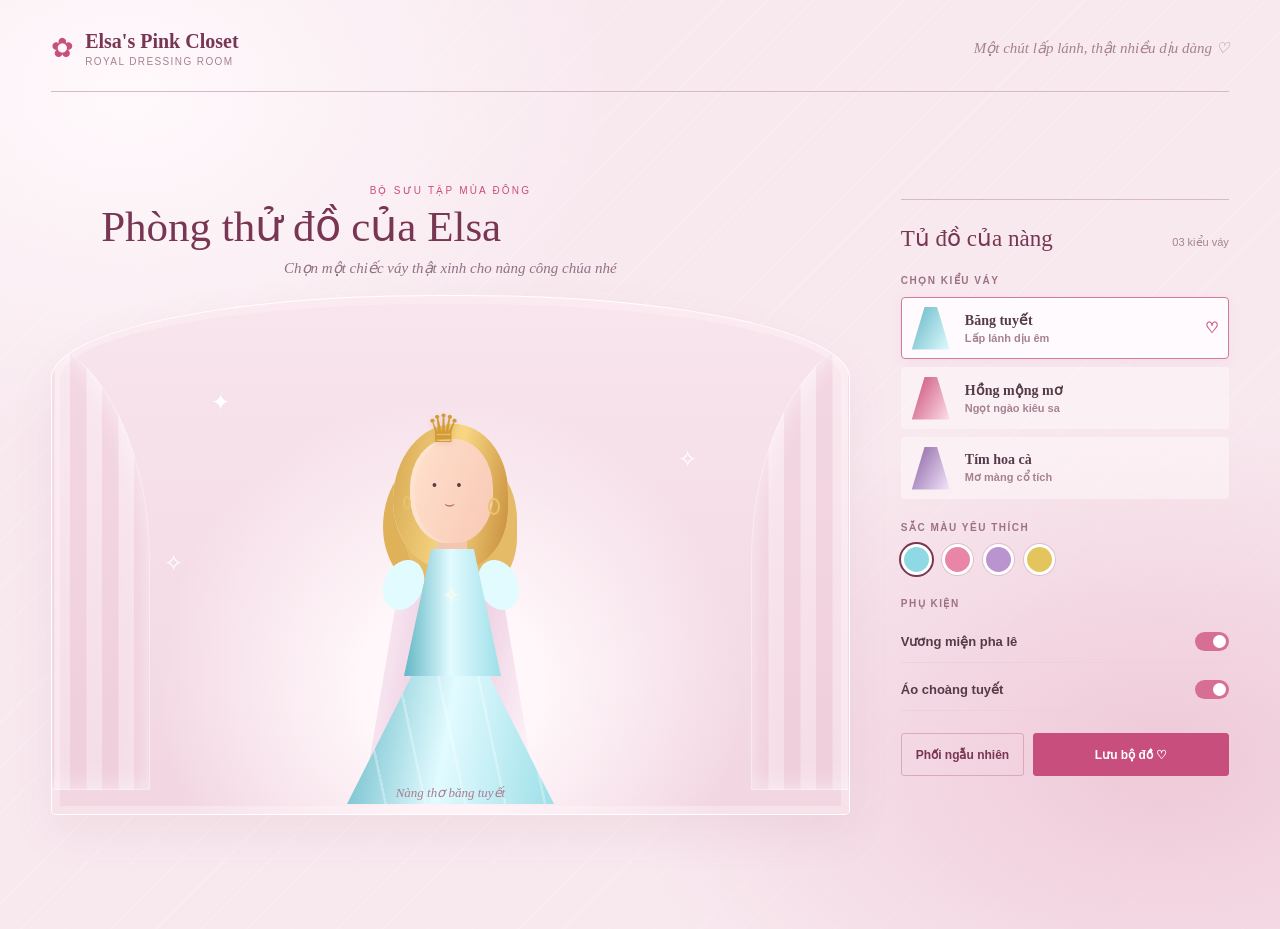
==== index.html @ 9dff0b47 "HW4 completed" ====
<!DOCTYPE html>
<html lang="vi">
<head>
	<meta charset="UTF-8">
	<meta name="viewport" content="width=device-width, initial-scale=1.0">
	<meta name="theme-color" content="#f7dce8">
		<title>Elsa's Pink Closet | Phòng thử đồ công chúa</title>
	<style>
		:root {
			color-scheme: light;
			--rose: #d85483;
			--deep-rose: #a93161;
			--ink: #653c50;
			--paper: #fff8fb;
		}

		* { box-sizing: border-box; }

		body {
			min-height: 100vh;
			margin: 0;
			overflow: hidden;
			color: var(--ink);
			font-family: "Palatino Linotype", "Book Antiqua", Georgia, serif;
			background:
				radial-gradient(ellipse at 12% 18%, #fff9fc 0 3%, transparent 24%),
				radial-gradient(ellipse at 87% 78%, #f4bfd4 0 2%, transparent 27%),
				repeating-linear-gradient(135deg, transparent 0 24px, #fff5f929 25px 26px),
				linear-gradient(145deg, #fceaf1, #f5d3e2 55%, #fbeaf2);
			transition: background 1s ease, color 1s ease;
		}

		body::before, body::after {
			position: fixed;
			z-index: 0;
			color: #bd6488;
			font-family: Georgia, serif;
			pointer-events: none;
			opacity: .5;
		}

		body::before {
			content: "❀  ✿   ❁";
			top: 5vh;
			left: 4vw;
			font-size: clamp(1.5rem, 4vw, 3.5rem);
			transform: rotate(-15deg);
		}

		body::after {
			content: "✿   ❀  ❁";
			right: 4vw;
			bottom: 5vh;
			font-size: clamp(1.5rem, 4vw, 3.5rem);
			transform: rotate(14deg);
		}

		.question-screen, .galaxy-screen {
			position: relative;
			z-index: 1;
			display: grid;
			min-height: 100svh;
			place-items: center;
			padding: 28px;
		}

		.question-card {
			position: relative;
			width: min(100%, 620px);
			padding: clamp(34px, 7vw, 66px) clamp(22px, 7vw, 66px) 48px;
			text-align: center;
			background: #fff9fcdf;
			border: 1px solid #fff;
			border-radius: 46% 46% 22px 22px / 18% 18% 22px 22px;
			box-shadow: 0 22px 65px #a54a7020, inset 0 0 0 8px #f8dce8a8;
			animation: arrive .8s both cubic-bezier(.2,.8,.2,1);
		}

		.question-card::before {
			content: "✿";
			display: block;
			margin-bottom: 13px;
			color: var(--rose);
			font-size: 35px;
		}

		.eyebrow {
			margin: 0 0 15px;
			color: #b96383;
			font-family: "Trebuchet MS", sans-serif;
			font-size: .72rem;
			letter-spacing: .18em;
			text-transform: uppercase;
		}

		h1 {
			max-width: 500px;
			margin: 0 auto 32px;
			color: #773f5b;
			font-size: clamp(1.8rem, 5vw, 3rem);
			font-weight: 500;
			line-height: 1.25;
		}

		.answers {
			display: flex;
			justify-content: center;
			gap: 16px;
			min-height: 58px;
		}

		button {
			min-width: 132px;
			padding: 14px 25px;
			border: 0;
			border-radius: 999px;
			font: 600 1rem "Trebuchet MS", sans-serif;
			cursor: pointer;
			transition: transform .2s ease, box-shadow .2s ease, background .2s ease;
		}

		#yes-button {
			color: white;
			background: linear-gradient(135deg, #e47da2, #ca4f7c);
			box-shadow: 0 8px 18px #c14e792e;
		}

		#yes-button:hover { transform: translateY(-3px); box-shadow: 0 12px 24px #c14e7940; }

		#no-button {
			position: relative;
			color: #a64d70;
			background: #f7e1eb;
			border: 1px solid #efc8d8;
			touch-action: none;
		}

		.tiny-note {
			margin: 24px 0 0;
			color: #a97a8d;
			font-size: .94rem;
			font-style: italic;
		}

		.galaxy-screen {
			position: fixed;
			inset: 0;
			display: none;
			overflow: hidden;
			padding: 0;
			color: #fff2f8;
			background:
				radial-gradient(ellipse at 50% 52%, #381943 0, #17132e 42%, #090d20 100%);
		}

		.galaxy-screen::before, .galaxy-screen::after {
			position: absolute;
			content: "";
			width: 70vmax;
			height: 70vmax;
			border: 1px solid #cf80e522;
			border-radius: 50%;
			box-shadow: 0 0 90px #b64da31a, inset 0 0 90px #b64da314;
			animation: orbit 35s linear infinite;
		}

		.galaxy-screen::after {
			width: 90vmax;
			height: 90vmax;
			border-color: #80c9f01b;
			animation-direction: reverse;
			animation-duration: 48s;
		}

		#star-canvas { position: absolute; inset: 0; width: 100%; height: 100%; }

		.wish {
			position: relative;
			z-index: 1;
			width: min(90vw, 700px);
			margin: min(58vh, 520px) 20px 0;
			text-align: center;
			color: #fff4fa;
			font-size: clamp(1.35rem, 4vw, 2.15rem);
			line-height: 1.4;
			text-shadow: 0 2px 22px #f3a0d5a8;
			animation: arrive 1.3s .4s both;
		}

		body.celebrating { color: white; background: #090d20; }
		body.celebrating::before, body.celebrating::after { opacity: 0; }
		body.celebrating .galaxy-screen { display: grid; }
		body.celebrating .question-screen { display: none; }

		@keyframes arrive {
			from { opacity: 0; transform: translateY(16px) scale(.98); }
			to { opacity: 1; transform: translateY(0) scale(1); }
		}

		@keyframes orbit { to { transform: rotate(360deg); } }

		@media (max-width: 480px) {
			.question-card { border-radius: 43% 43% 20px 20px / 11% 11% 20px 20px; }
			.answers { gap: 10px; }
			button { min-width: 118px; padding-inline: 18px; }
			.wish { margin-top: 57vh; }
		}

		@media (prefers-reduced-motion: reduce) {
			*, *::before, *::after { animation-duration: .01ms !important; animation-iteration-count: 1 !important; }
		}

		:root {
			--rose: #c84e7d;
			--berry: #783653;
			--ink: #553b49;
			--muted: #a68191;
			--pink: #f6dbe6;
			--petal: #fff8fb;
		}

		body {
			min-width: 320px;
			min-height: 100vh;
			min-height: 100svh;
			overflow: auto;
			color: var(--ink);
			font-family: "Trebuchet MS", sans-serif;
			background-color: #f8e9ef;
			background-image: radial-gradient(ellipse at 10% 10%, #fff9fc 0, transparent 30%), radial-gradient(ellipse at 91% 82%, #efc9d8 0, transparent 33%), repeating-linear-gradient(135deg, transparent 0 30px, #ffffff28 31px 32px);
		}

		body::before, body::after { content: none; }
		button { min-width: 0; padding: 0; border-radius: 0; font-family: inherit; }

		.app-shell {
			width: min(1440px, 100%);
			min-height: 100svh;
			margin: 0 auto;
			padding: 24px clamp(18px, 4vw, 58px) 28px;
		}

		.topbar {
			display: flex;
			align-items: center;
			justify-content: space-between;
			gap: 18px;
			padding-bottom: 19px;
			border-bottom: 1px solid #d9b8c6;
		}

		.brand { display: flex; align-items: center; gap: 11px; }
		.brand-mark { color: var(--rose); font-size: 27px; line-height: 1; }
		.brand-name { color: var(--berry); font: 600 20px "Palatino Linotype", "Book Antiqua", Georgia, serif; }
		.brand-note { margin-top: 3px; color: var(--muted); font-size: 10px; letter-spacing: .14em; text-transform: uppercase; }
		.topbar-note { color: var(--muted); font: italic 15px "Palatino Linotype", Georgia, serif; }

		.workspace {
			display: grid;
			grid-template-columns: minmax(0, 1fr) 304px;
			gap: clamp(22px, 4vw, 58px);
			align-items: center;
			min-height: calc(100svh - 91px);
			padding: 25px 0 18px;
		}

		.dressing-room { min-width: 0; text-align: center; }
		.eyebrow { margin: 0 0 7px; color: var(--rose); font-size: 10px; letter-spacing: .22em; text-transform: uppercase; }
		h1 { margin: 0; color: var(--berry); font: 500 clamp(28px, 4vw, 43px)/1.1 "Palatino Linotype", "Book Antiqua", Georgia, serif; }
		.subtitle { margin: 9px 0 18px; color: #927183; font: italic 15px "Palatino Linotype", Georgia, serif; }

		.stage {
			position: relative;
			display: grid;
			min-height: min(60vh, 520px);
			min-height: min(60svh, 520px);
			place-items: end center;
			overflow: hidden;
			isolation: isolate;
			background: radial-gradient(ellipse at 50% 75%, #fff7fa 0 16%, transparent 52%), linear-gradient(180deg, #f8e5ed 0%, #f2d6e2 100%);
			border: 1px solid #fff;
			border-radius: 48% 48% 5px 5px / 16% 16% 5px 5px;
			box-shadow: 0 18px 45px #9f4c6b15, inset 0 0 0 8px #fff4f862;
		}

		.stage::before, .stage::after {
			position: absolute;
			z-index: -1;
			content: "";
			width: 34%;
			height: 88%;
			top: 7%;
			border: 1px solid #fff8;
			border-radius: 50% 50% 0 0;
			background: repeating-linear-gradient(90deg, #e9b9cc48 0 16px, #fff7fa38 17px 32px);
			box-shadow: 0 0 24px #fff9 inset;
		}
		.stage::before { left: -22%; }
		.stage::after { right: -22%; }
		.stage-sparkle { position: absolute; color: #fff; font-size: 23px; animation: twinkle 2.3s ease-in-out infinite alternate; }
		.sparkle-a { top: 18%; left: 20%; }
		.sparkle-b { top: 29%; right: 19%; animation-delay: .8s; }
		.sparkle-c { top: 49%; left: 14%; animation-delay: 1.3s; }

		.model {
			--dress: #9edfe8;
			--dress-light: #e2fbff;
			--dress-deep: #62b7c5;
			position: relative;
			width: 250px;
			height: 405px;
			margin-bottom: 4px;
			transform-origin: center bottom;
			animation: arrive .8s both;
		}
		.hair {
			position: absolute;
			z-index: 2;
			top: 19px;
			left: 68px;
			width: 115px;
			height: 145px;
			border-radius: 54% 48% 42% 48%;
			background: linear-gradient(100deg, #d6a752, #f8d783 52%, #c68c39);
			box-shadow: 10px 28px 0 -1px #e5bb68, -12px 26px 0 -2px #dfb25a;
		}
		.face {
			position: absolute;
			z-index: 3;
			top: 34px;
			left: 85px;
			width: 83px;
			height: 104px;
			border-radius: 47% 47% 45% 45%;
			background: linear-gradient(110deg, #ffe1cd, #f8c9b5);
			box-shadow: inset 5px 0 #fff4e640;
		}
		.face::before {
			position: absolute;
			content: "•  •";
			top: 39px;
			left: 22px;
			color: #593e49;
			font: 700 14px Georgia, serif;
			letter-spacing: 8px;
		}
		.face::after {
			position: absolute;
			content: "⌣";
			top: 55px;
			left: 34px;
			color: #bd6c7d;
			font: 17px Georgia, serif;
		}
		.crown {
			position: absolute;
			z-index: 5;
			top: 4px;
			left: 101px;
			color: #d39b36;
			font-size: 39px;
			line-height: 1;
			filter: drop-shadow(0 2px 2px #a9772838);
			transition: opacity .25s, transform .25s;
		}
		.neck { position: absolute; z-index: 2; top: 127px; left: 112px; width: 30px; height: 37px; background: #f4c6b0; }
		.bodice {
			position: absolute;
			z-index: 4;
			top: 144px;
			left: 79px;
			width: 97px;
			height: 127px;
			clip-path: polygon(28% 0, 72% 0, 100% 100%, 0 100%);
			background: linear-gradient(90deg, var(--dress-deep), var(--dress-light) 48%, var(--dress));
			transition: background .35s;
		}
		.bodice::after { position: absolute; content: "✧"; top: 34px; left: 39px; color: #fffde6; font-size: 20px; text-shadow: 0 0 9px #fff; }
		.sleeve { position: absolute; z-index: 3; top: 154px; width: 39px; height: 52px; border-radius: 50%; background: var(--dress-light); }
		.sleeve-left { left: 59px; transform: rotate(25deg); }
		.sleeve-right { right: 57px; transform: rotate(-25deg); }
		.skirt {
			position: absolute;
			z-index: 3;
			top: 239px;
			left: 22px;
			width: 207px;
			height: 160px;
			clip-path: polygon(39% 0, 61% 0, 100% 100%, 0 100%);
			background: repeating-linear-gradient(78deg, transparent 0 36px, #ffffff50 37px 39px), linear-gradient(100deg, var(--dress-deep), var(--dress-light) 49%, var(--dress));
			filter: drop-shadow(0 8px 4px #81475c2b);
			transition: background .35s;
		}
		.cape {
			position: absolute;
			z-index: 1;
			top: 153px;
			left: 39px;
			width: 172px;
			height: 235px;
			clip-path: polygon(23% 0, 77% 0, 100% 100%, 0 100%);
			background: linear-gradient(100deg, #fff9fcaa, #e2b0cfb8 48%, #fff9fca8);
			transform-origin: 50% 0;
			transition: opacity .25s, transform .25s;
		}
		.earring { position: absolute; z-index: 5; top: 91px; left: 78px; width: 8px; height: 13px; border: 2px solid #e9c46b; border-radius: 50%; }
		.earring::after { position: absolute; top: 0; left: 83px; width: 8px; height: 13px; border: 2px solid #e9c46b; border-radius: 50%; content: ""; }
		.model[data-dress="rose"] { --dress: #ec8faf; --dress-light: #ffe0e9; --dress-deep: #c94d79; }
		.model[data-dress="lilac"] { --dress: #c5a0d7; --dress-light: #f4e6fb; --dress-deep: #8a62a3; }
		.model[data-dress="gold"] { --dress: #e8c96c; --dress-light: #fff2c2; --dress-deep: #bd9440; }
		.model.no-cape .cape { opacity: 0; transform: scaleY(.7); }
		.model.no-crown .crown { opacity: 0; transform: translateY(-10px); }
		.stage-caption { position: absolute; right: 0; bottom: 13px; left: 0; color: #a87d90; font: italic 13px "Palatino Linotype", Georgia, serif; }

		.dress-panel { padding: 25px 0; border-top: 1px solid #d9b8c6; text-align: left; }
		.panel-topline { display: flex; justify-content: space-between; align-items: baseline; gap: 10px; }
		h2 { margin: 0; color: var(--berry); font: 500 23px "Palatino Linotype", Georgia, serif; }
		.look-count { color: var(--muted); font-size: 11px; }
		.panel-label { margin: 23px 0 11px; color: #9c7185; font-size: 10px; font-weight: 700; letter-spacing: .15em; text-transform: uppercase; }
		.dress-options { display: grid; gap: 8px; }
		.dress-option {
			display: grid;
			grid-template-columns: 42px 1fr auto;
			align-items: center;
			gap: 11px;
			width: 100%;
			min-height: 62px;
			padding: 8px 10px;
			color: var(--ink);
			text-align: left;
			background: #fff9fc86;
			border: 1px solid transparent;
			border-radius: 4px;
			cursor: pointer;
			transition: border-color .2s, background .2s, transform .2s;
		}
		.dress-option:hover { transform: translateX(3px); background: #fffafd; }
		.dress-option[aria-pressed="true"] { background: #fffafd; border-color: #d17a9a; box-shadow: 0 4px 14px #a94f7012; }
		.dress-swatch { width: 38px; height: 43px; clip-path: polygon(34% 0, 66% 0, 76% 29%, 100% 100%, 0 100%, 24% 29%); background: var(--swatch); }
		.dress-title { display: block; font: 600 14px "Palatino Linotype", Georgia, serif; }
		.dress-description { display: block; margin-top: 3px; color: var(--muted); font-size: 11px; }
		.option-check { color: var(--rose); font-size: 15px; opacity: 0; }
		.dress-option[aria-pressed="true"] .option-check { opacity: 1; }
		.color-row { display: flex; align-items: center; gap: 10px; }
		.color-chip { width: 31px; height: 31px; padding: 0; background: var(--chip); border: 3px solid #fff; border-radius: 50%; box-shadow: 0 0 0 1px #dfbfcc; cursor: pointer; }
		.color-chip[aria-pressed="true"] { box-shadow: 0 0 0 2px var(--berry); }
		.accessories { display: grid; gap: 5px; }
		.accessory {
			display: flex;
			align-items: center;
			justify-content: space-between;
			min-height: 43px;
			padding: 0;
			color: var(--ink);
			background: transparent;
			border: 0;
			border-bottom: 1px solid #ead2dc;
			font-size: 13px;
			text-align: left;
			cursor: pointer;
		}
		.switch { position: relative; width: 34px; height: 19px; background: #e5cbd6; border-radius: 20px; transition: background .2s; }
		.switch::after { position: absolute; top: 3px; left: 3px; width: 13px; height: 13px; content: ""; background: white; border-radius: 50%; transition: transform .2s; }
		.accessory[aria-pressed="true"] .switch { background: #d76f94; }
		.accessory[aria-pressed="true"] .switch::after { transform: translateX(15px); }
		.actions { display: flex; gap: 9px; margin-top: 22px; }
		.action-button { min-height: 43px; padding: 0 14px; border: 1px solid #d9a9bd; border-radius: 3px; color: var(--berry); background: transparent; font-size: 12px; cursor: pointer; transition: background .2s, transform .2s; }
		.action-button:hover { transform: translateY(-2px); background: #fff8fb; }
		.action-button.primary { flex: 1; color: white; background: var(--rose); border-color: var(--rose); }
		.action-button.primary:hover { background: #b9416e; }
		.toast { position: fixed; z-index: 10; bottom: 24px; left: 50%; padding: 12px 18px; color: white; background: #75405a; border-radius: 3px; box-shadow: 0 8px 25px #43203330; opacity: 0; transform: translate(-50%, 12px); pointer-events: none; transition: opacity .25s, transform .25s; }
		.toast.visible { opacity: 1; transform: translate(-50%, 0); }

		@keyframes twinkle { to { opacity: .45; transform: scale(.78) rotate(25deg); } }
		@media (min-width: 1100px) { .workspace { grid-template-columns: minmax(0, 1fr) 328px; } }
		@media (max-width: 760px) {
			.app-shell { padding: 17px 18px 24px; }
			.topbar-note { display: none; }
			.workspace { grid-template-columns: 1fr; gap: 18px; padding-top: 22px; }
			.stage { min-height: 410px; min-height: min(55svh, 460px); }
			.dress-panel { padding: 20px 2px; }
			.dress-options { grid-template-columns: repeat(3, minmax(0, 1fr)); gap: 7px; }
			.dress-option { grid-template-columns: 30px 1fr; gap: 7px; min-height: 58px; padding: 7px; }
			.dress-swatch { width: 29px; height: 36px; }
			.dress-title { font-size: 12px; }
			.dress-description { font-size: 10px; }
			.option-check { display: none; }
		}
		@media (max-width: 420px) {
			.brand-name { font-size: 18px; }
			.brand-note { font-size: 9px; }
			.stage { min-height: 390px; }
			.model { transform: scale(.9); transform-origin: center bottom; }
			.actions { gap: 7px; }
			.action-button { padding: 0 10px; font-size: 11px; }
		}
	</style>
</head>
<body>
	<main class="app-shell">
		<header class="topbar">
			<div class="brand">
				<span class="brand-mark" aria-hidden="true">✿</span>
				<div>
					<div class="brand-name">Elsa's Pink Closet</div>
					<div class="brand-note">Royal dressing room</div>
				</div>
			</div>
			<p class="topbar-note">Một chút lấp lánh, thật nhiều dịu dàng ♡</p>
		</header>

		<div class="workspace">
			<section class="dressing-room" aria-labelledby="page-title">
				<p class="eyebrow">Bộ sưu tập mùa đông</p>
				<h1 id="page-title">Phòng thử đồ của Elsa</h1>
				<p class="subtitle">Chọn một chiếc váy thật xinh cho nàng công chúa nhé</p>
				<div class="stage" aria-label="Elsa trong bộ trang phục đang chọn">
					<span class="stage-sparkle sparkle-a" aria-hidden="true">✦</span>
					<span class="stage-sparkle sparkle-b" aria-hidden="true">✧</span>
					<span class="stage-sparkle sparkle-c" aria-hidden="true">✧</span>
					<div class="model" id="model" data-dress="ice" aria-label="Elsa mặc váy băng tuyết">
						<div class="hair"></div>
						<div class="face"></div>
						<div class="crown" aria-hidden="true">♛</div>
						<div class="earring" aria-hidden="true"></div>
						<div class="neck"></div>
						<div class="cape" aria-hidden="true"></div>
						<div class="sleeve sleeve-left"></div>
						<div class="sleeve sleeve-right"></div>
						<div class="bodice"></div>
						<div class="skirt"></div>
					</div>
					<div class="stage-caption" id="stage-caption">Nàng thơ băng tuyết</div>
				</div>
			</section>

			<aside class="dress-panel" aria-label="Tùy chọn trang phục">
				<div class="panel-topline">
					<h2>Tủ đồ của nàng</h2>
					<span class="look-count">03 kiểu váy</span>
				</div>
				<p class="panel-label">Chọn kiểu váy</p>
				<div class="dress-options" role="group" aria-label="Kiểu váy">
					<button class="dress-option" type="button" data-dress="ice" aria-pressed="true">
						<span class="dress-swatch" style="--swatch: linear-gradient(120deg,#62b7c5,#e2fbff)"></span>
						<span><span class="dress-title">Băng tuyết</span><span class="dress-description">Lấp lánh dịu êm</span></span>
						<span class="option-check" aria-hidden="true">♡</span>
					</button>
					<button class="dress-option" type="button" data-dress="rose" aria-pressed="false">
						<span class="dress-swatch" style="--swatch: linear-gradient(120deg,#c94d79,#ffe0e9)"></span>
						<span><span class="dress-title">Hồng mộng mơ</span><span class="dress-description">Ngọt ngào kiêu sa</span></span>
						<span class="option-check" aria-hidden="true">♡</span>
					</button>
					<button class="dress-option" type="button" data-dress="lilac" aria-pressed="false">
						<span class="dress-swatch" style="--swatch: linear-gradient(120deg,#8a62a3,#f4e6fb)"></span>
						<span><span class="dress-title">Tím hoa cà</span><span class="dress-description">Mơ màng cổ tích</span></span>
						<span class="option-check" aria-hidden="true">♡</span>
					</button>
				</div>

				<p class="panel-label">Sắc màu yêu thích</p>
				<div class="color-row" role="group" aria-label="Sắc màu yêu thích">
					<button class="color-chip" type="button" style="--chip:#8ed9e3" data-color="ice" aria-label="Màu xanh băng" aria-pressed="true"></button>
					<button class="color-chip" type="button" style="--chip:#e985a7" data-color="rose" aria-label="Màu hồng phấn" aria-pressed="false"></button>
					<button class="color-chip" type="button" style="--chip:#b994ce" data-color="lilac" aria-label="Màu tím hoa cà" aria-pressed="false"></button>
					<button class="color-chip" type="button" style="--chip:#e4c45d" data-color="gold" aria-label="Màu vàng ánh kim" aria-pressed="false"></button>
				</div>

				<p class="panel-label">Phụ kiện</p>
				<div class="accessories">
					<button class="accessory" type="button" data-accessory="crown" aria-pressed="true"><span>Vương miện pha lê</span><span class="switch" aria-hidden="true"></span></button>
					<button class="accessory" type="button" data-accessory="cape" aria-pressed="true"><span>Áo choàng tuyết</span><span class="switch" aria-hidden="true"></span></button>
				</div>
				<div class="actions">
					<button class="action-button" id="randomize" type="button">Phối ngẫu nhiên</button>
					<button class="action-button primary" id="save-look" type="button">Lưu bộ đồ ♡</button>
				</div>
			</aside>
		</div>
	</main>
	<div class="toast" id="toast" role="status" aria-live="polite"></div>

	<script>
		const model = document.querySelector("#model");
		const caption = document.querySelector("#stage-caption");
		const toast = document.querySelector("#toast");
		const dressNames = { ice: "Băng tuyết", rose: "Hồng mộng mơ", lilac: "Tím hoa cà", gold: "Ánh kim hoàng gia" };
		let toastTimer;

		function selectDress(dress) {
			model.dataset.dress = dress;
			model.setAttribute("aria-label", `Elsa mặc váy ${dressNames[dress]}`);
			caption.textContent = dress === "ice" ? "Nàng thơ băng tuyết" : dressNames[dress];
			document.querySelectorAll(".dress-option").forEach((button) => {
				button.setAttribute("aria-pressed", String(button.dataset.dress === dress));
			});
			document.querySelectorAll(".color-chip").forEach((button) => {
				button.setAttribute("aria-pressed", String(button.dataset.color === dress));
			});
		}

		document.querySelectorAll(".dress-option").forEach((button) => {
			button.addEventListener("click", () => selectDress(button.dataset.dress));
		});
		document.querySelectorAll(".color-chip").forEach((button) => {
			button.addEventListener("click", () => selectDress(button.dataset.color));
		});
		document.querySelectorAll(".accessory").forEach((button) => {
			button.addEventListener("click", () => {
				const isOn = button.getAttribute("aria-pressed") === "true";
				button.setAttribute("aria-pressed", String(!isOn));
				model.classList.toggle(`no-${button.dataset.accessory}`, isOn);
			});
		});

		function showToast(message) {
			toast.textContent = message;
			toast.classList.add("visible");
			window.clearTimeout(toastTimer);
			toastTimer = window.setTimeout(() => toast.classList.remove("visible"), 2200);
		}

		function restoreSavedLook() {
			try {
				const savedLook = JSON.parse(localStorage.getItem("elsa-pink-closet-look"));
				if (!savedLook) return;
				if (dressNames[savedLook.dress]) selectDress(savedLook.dress);
				for (const button of document.querySelectorAll(".accessory")) {
					const isOn = savedLook.accessories?.[button.dataset.accessory] !== false;
					button.setAttribute("aria-pressed", String(isOn));
					model.classList.toggle(`no-${button.dataset.accessory}`, !isOn);
				}
			} catch {
				return;
			}
		}

		document.querySelector("#save-look").addEventListener("click", () => {
			const accessories = Object.fromEntries([...document.querySelectorAll(".accessory")].map((button) => [button.dataset.accessory, button.getAttribute("aria-pressed") === "true"]));
			try {
				localStorage.setItem("elsa-pink-closet-look", JSON.stringify({ dress: model.dataset.dress, accessories }));
				showToast(`Đã lưu bộ váy ${dressNames[model.dataset.dress]} ♡`);
			} catch {
				showToast("Trình duyệt chưa thể lưu bộ đồ này");
			}
		});
		document.querySelector("#randomize").addEventListener("click", () => {
			const outfits = ["ice", "rose", "lilac", "gold"];
			selectDress(outfits[Math.floor(Math.random() * outfits.length)]);
			[...document.querySelectorAll(".accessory")].forEach((button) => {
				const isOn = Math.random() > .25;
				button.setAttribute("aria-pressed", String(isOn));
				model.classList.toggle(`no-${button.dataset.accessory}`, !isOn);
			});
			showToast("Elsa đã có một diện mạo mới!");
		});
		restoreSavedLook();
	</script>
</body>
</html>
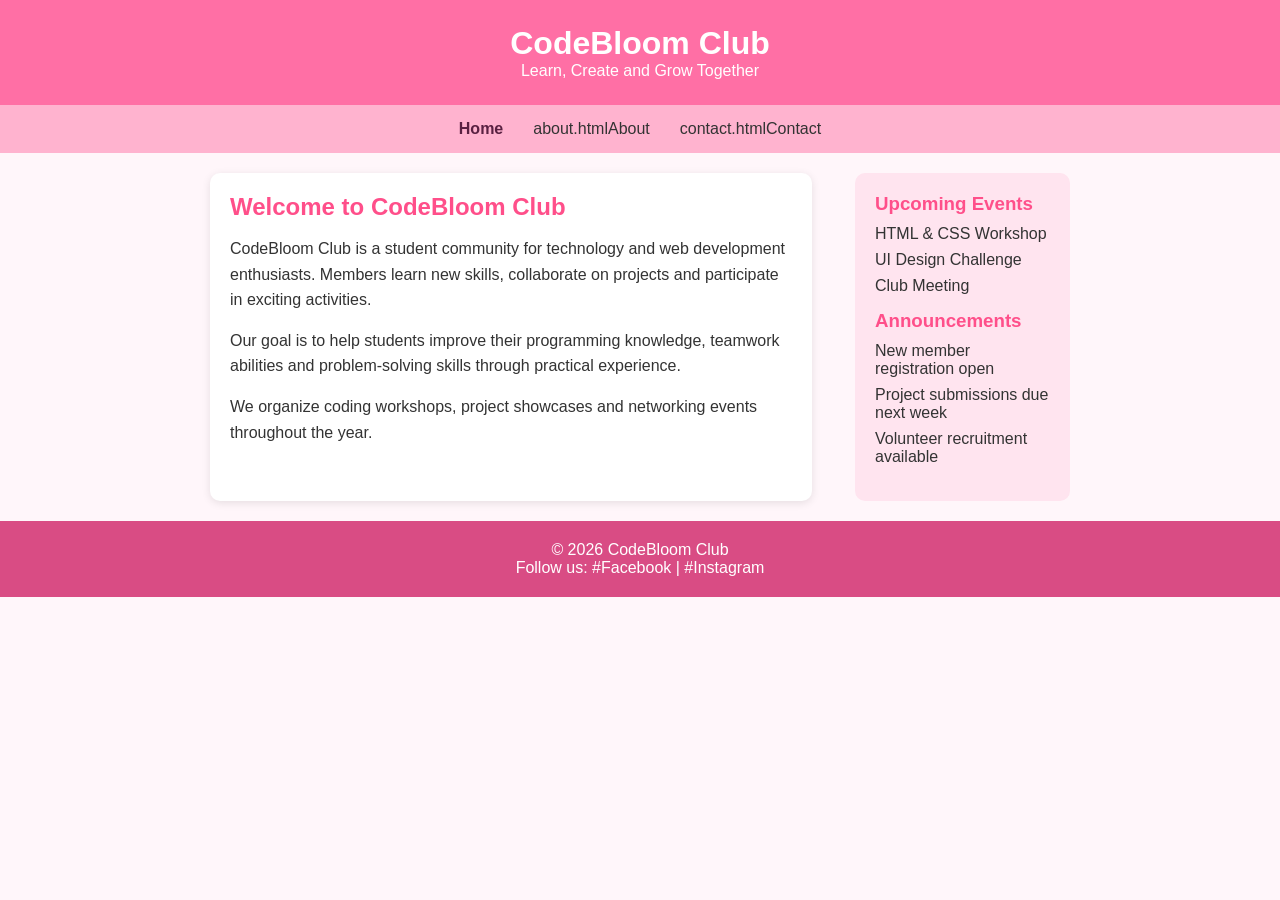
==== commit f0164799: "HW5 completed" ====
--- a/index.html
+++ b/index.html
@@ -1,660 +1,75 @@
 <!DOCTYPE html>
-<html lang="vi">
+<html lang="en">
 <head>
-	<meta charset="UTF-8">
-	<meta name="viewport" content="width=device-width, initial-scale=1.0">
-	<meta name="theme-color" content="#f7dce8">
-		<title>Elsa's Pink Closet | Phòng thử đồ công chúa</title>
-	<style>
-		:root {
-			color-scheme: light;
-			--rose: #d85483;
-			--deep-rose: #a93161;
-			--ink: #653c50;
-			--paper: #fff8fb;
-		}
+    <meta charset="UTF-8">
+    <meta name="viewport" content="width=device-width, initial-scale=1.0">
+    <title>CodeBloom Club</title>
+    <link rel="stylesheet" href="css/ss5style.css">
+</head>
 
-		* { box-sizing: border-box; }
+<body>
 
-		body {
-			min-height: 100vh;
-			margin: 0;
-			overflow: hidden;
-			color: var(--ink);
-			font-family: "Palatino Linotype", "Book Antiqua", Georgia, serif;
-			background:
-				radial-gradient(ellipse at 12% 18%, #fff9fc 0 3%, transparent 24%),
-				radial-gradient(ellipse at 87% 78%, #f4bfd4 0 2%, transparent 27%),
-				repeating-linear-gradient(135deg, transparent 0 24px, #fff5f929 25px 26px),
-				linear-gradient(145deg, #fceaf1, #f5d3e2 55%, #fbeaf2);
-			transition: background 1s ease, color 1s ease;
-		}
+    <header>
+        <h1>CodeBloom Club</h1>
+        <p>Learn, Create and Grow Together</p>
+    </header>
 
-		body::before, body::after {
-			position: fixed;
-			z-index: 0;
-			color: #bd6488;
-			font-family: Georgia, serif;
-			pointer-events: none;
-			opacity: .5;
-		}
+    <nav>
+        <ul>
+            <li><a href="index.html">Home</a></li>
+            <li>about.htmlAbout</a></li>
+            <li>contact.htmlContact</a></li>
+        </ul>
+    </nav>
 
-		body::before {
-			content: "❀  ✿   ❁";
-			top: 5vh;
-			left: 4vw;
-			font-size: clamp(1.5rem, 4vw, 3.5rem);
-			transform: rotate(-15deg);
-		}
+    <section class="container">
 
-		body::after {
-			content: "✿   ❀  ❁";
-			right: 4vw;
-			bottom: 5vh;
-			font-size: clamp(1.5rem, 4vw, 3.5rem);
-			transform: rotate(14deg);
-		}
+        <main>
+            <h2>Welcome to CodeBloom Club</h2>
 
-		.question-screen, .galaxy-screen {
-			position: relative;
-			z-index: 1;
-			display: grid;
-			min-height: 100svh;
-			place-items: center;
-			padding: 28px;
-		}
+            <p>
+                CodeBloom Club is a student community for technology and web development enthusiasts.
+                Members learn new skills, collaborate on projects and participate in exciting activities.
+            </p>
 
-		.question-card {
-			position: relative;
-			width: min(100%, 620px);
-			padding: clamp(34px, 7vw, 66px) clamp(22px, 7vw, 66px) 48px;
-			text-align: center;
-			background: #fff9fcdf;
-			border: 1px solid #fff;
-			border-radius: 46% 46% 22px 22px / 18% 18% 22px 22px;
-			box-shadow: 0 22px 65px #a54a7020, inset 0 0 0 8px #f8dce8a8;
-			animation: arrive .8s both cubic-bezier(.2,.8,.2,1);
-		}
+            <p>
+                Our goal is to help students improve their programming knowledge, teamwork abilities and
+                problem-solving skills through practical experience.
+            </p>
 
-		.question-card::before {
-			content: "✿";
-			display: block;
-			margin-bottom: 13px;
-			color: var(--rose);
-			font-size: 35px;
-		}
+            <p>
+                We organize coding workshops, project showcases and networking events throughout the year.
+            </p>
+        </main>
 
-		.eyebrow {
-			margin: 0 0 15px;
-			color: #b96383;
-			font-family: "Trebuchet MS", sans-serif;
-			font-size: .72rem;
-			letter-spacing: .18em;
-			text-transform: uppercase;
-		}
+        <aside>
+            <h3>Upcoming Events</h3>
 
-		h1 {
-			max-width: 500px;
-			margin: 0 auto 32px;
-			color: #773f5b;
-			font-size: clamp(1.8rem, 5vw, 3rem);
-			font-weight: 500;
-			line-height: 1.25;
-		}
+            <ul>
+                <li>HTML & CSS Workshop</li>
+                <li>UI Design Challenge</li>
+                <li>Club Meeting</li>
+            </ul>
 
-		.answers {
-			display: flex;
-			justify-content: center;
-			gap: 16px;
-			min-height: 58px;
-		}
+            <h3>Announcements</h3>
 
-		button {
-			min-width: 132px;
-			padding: 14px 25px;
-			border: 0;
-			border-radius: 999px;
-			font: 600 1rem "Trebuchet MS", sans-serif;
-			cursor: pointer;
-			transition: transform .2s ease, box-shadow .2s ease, background .2s ease;
-		}
+            <ul>
+                <li>New member registration open</li>
+                <li>Project submissions due next week</li>
+                <li>Volunteer recruitment available</li>
+            </ul>
+        </aside>
 
-		#yes-button {
-			color: white;
-			background: linear-gradient(135deg, #e47da2, #ca4f7c);
-			box-shadow: 0 8px 18px #c14e792e;
-		}
+    </section>
 
-		#yes-button:hover { transform: translateY(-3px); box-shadow: 0 12px 24px #c14e7940; }
+    <footer>
+        <p>&copy; 2026 CodeBloom Club</p>
+        <p>
+            Follow us:
+            #Facebook</a> |
+            #Instagram</a>
+        </p>
+    </footer>
 
-		#no-button {
-			position: relative;
-			color: #a64d70;
-			background: #f7e1eb;
-			border: 1px solid #efc8d8;
-			touch-action: none;
-		}
-
-		.tiny-note {
-			margin: 24px 0 0;
-			color: #a97a8d;
-			font-size: .94rem;
-			font-style: italic;
-		}
-
-		.galaxy-screen {
-			position: fixed;
-			inset: 0;
-			display: none;
-			overflow: hidden;
-			padding: 0;
-			color: #fff2f8;
-			background:
-				radial-gradient(ellipse at 50% 52%, #381943 0, #17132e 42%, #090d20 100%);
-		}
-
-		.galaxy-screen::before, .galaxy-screen::after {
-			position: absolute;
-			content: "";
-			width: 70vmax;
-			height: 70vmax;
-			border: 1px solid #cf80e522;
-			border-radius: 50%;
-			box-shadow: 0 0 90px #b64da31a, inset 0 0 90px #b64da314;
-			animation: orbit 35s linear infinite;
-		}
-
-		.galaxy-screen::after {
-			width: 90vmax;
-			height: 90vmax;
-			border-color: #80c9f01b;
-			animation-direction: reverse;
-			animation-duration: 48s;
-		}
-
-		#star-canvas { position: absolute; inset: 0; width: 100%; height: 100%; }
-
-		.wish {
-			position: relative;
-			z-index: 1;
-			width: min(90vw, 700px);
-			margin: min(58vh, 520px) 20px 0;
-			text-align: center;
-			color: #fff4fa;
-			font-size: clamp(1.35rem, 4vw, 2.15rem);
-			line-height: 1.4;
-			text-shadow: 0 2px 22px #f3a0d5a8;
-			animation: arrive 1.3s .4s both;
-		}
-
-		body.celebrating { color: white; background: #090d20; }
-		body.celebrating::before, body.celebrating::after { opacity: 0; }
-		body.celebrating .galaxy-screen { display: grid; }
-		body.celebrating .question-screen { display: none; }
-
-		@keyframes arrive {
-			from { opacity: 0; transform: translateY(16px) scale(.98); }
-			to { opacity: 1; transform: translateY(0) scale(1); }
-		}
-
-		@keyframes orbit { to { transform: rotate(360deg); } }
-
-		@media (max-width: 480px) {
-			.question-card { border-radius: 43% 43% 20px 20px / 11% 11% 20px 20px; }
-			.answers { gap: 10px; }
-			button { min-width: 118px; padding-inline: 18px; }
-			.wish { margin-top: 57vh; }
-		}
-
-		@media (prefers-reduced-motion: reduce) {
-			*, *::before, *::after { animation-duration: .01ms !important; animation-iteration-count: 1 !important; }
-		}
-
-		:root {
-			--rose: #c84e7d;
-			--berry: #783653;
-			--ink: #553b49;
-			--muted: #a68191;
-			--pink: #f6dbe6;
-			--petal: #fff8fb;
-		}
-
-		body {
-			min-width: 320px;
-			min-height: 100vh;
-			min-height: 100svh;
-			overflow: auto;
-			color: var(--ink);
-			font-family: "Trebuchet MS", sans-serif;
-			background-color: #f8e9ef;
-			background-image: radial-gradient(ellipse at 10% 10%, #fff9fc 0, transparent 30%), radial-gradient(ellipse at 91% 82%, #efc9d8 0, transparent 33%), repeating-linear-gradient(135deg, transparent 0 30px, #ffffff28 31px 32px);
-		}
-
-		body::before, body::after { content: none; }
-		button { min-width: 0; padding: 0; border-radius: 0; font-family: inherit; }
-
-		.app-shell {
-			width: min(1440px, 100%);
-			min-height: 100svh;
-			margin: 0 auto;
-			padding: 24px clamp(18px, 4vw, 58px) 28px;
-		}
-
-		.topbar {
-			display: flex;
-			align-items: center;
-			justify-content: space-between;
-			gap: 18px;
-			padding-bottom: 19px;
-			border-bottom: 1px solid #d9b8c6;
-		}
-
-		.brand { display: flex; align-items: center; gap: 11px; }
-		.brand-mark { color: var(--rose); font-size: 27px; line-height: 1; }
-		.brand-name { color: var(--berry); font: 600 20px "Palatino Linotype", "Book Antiqua", Georgia, serif; }
-		.brand-note { margin-top: 3px; color: var(--muted); font-size: 10px; letter-spacing: .14em; text-transform: uppercase; }
-		.topbar-note { color: var(--muted); font: italic 15px "Palatino Linotype", Georgia, serif; }
-
-		.workspace {
-			display: grid;
-			grid-template-columns: minmax(0, 1fr) 304px;
-			gap: clamp(22px, 4vw, 58px);
-			align-items: center;
-			min-height: calc(100svh - 91px);
-			padding: 25px 0 18px;
-		}
-
-		.dressing-room { min-width: 0; text-align: center; }
-		.eyebrow { margin: 0 0 7px; color: var(--rose); font-size: 10px; letter-spacing: .22em; text-transform: uppercase; }
-		h1 { margin: 0; color: var(--berry); font: 500 clamp(28px, 4vw, 43px)/1.1 "Palatino Linotype", "Book Antiqua", Georgia, serif; }
-		.subtitle { margin: 9px 0 18px; color: #927183; font: italic 15px "Palatino Linotype", Georgia, serif; }
-
-		.stage {
-			position: relative;
-			display: grid;
-			min-height: min(60vh, 520px);
-			min-height: min(60svh, 520px);
-			place-items: end center;
-			overflow: hidden;
-			isolation: isolate;
-			background: radial-gradient(ellipse at 50% 75%, #fff7fa 0 16%, transparent 52%), linear-gradient(180deg, #f8e5ed 0%, #f2d6e2 100%);
-			border: 1px solid #fff;
-			border-radius: 48% 48% 5px 5px / 16% 16% 5px 5px;
-			box-shadow: 0 18px 45px #9f4c6b15, inset 0 0 0 8px #fff4f862;
-		}
-
-		.stage::before, .stage::after {
-			position: absolute;
-			z-index: -1;
-			content: "";
-			width: 34%;
-			height: 88%;
-			top: 7%;
-			border: 1px solid #fff8;
-			border-radius: 50% 50% 0 0;
-			background: repeating-linear-gradient(90deg, #e9b9cc48 0 16px, #fff7fa38 17px 32px);
-			box-shadow: 0 0 24px #fff9 inset;
-		}
-		.stage::before { left: -22%; }
-		.stage::after { right: -22%; }
-		.stage-sparkle { position: absolute; color: #fff; font-size: 23px; animation: twinkle 2.3s ease-in-out infinite alternate; }
-		.sparkle-a { top: 18%; left: 20%; }
-		.sparkle-b { top: 29%; right: 19%; animation-delay: .8s; }
-		.sparkle-c { top: 49%; left: 14%; animation-delay: 1.3s; }
-
-		.model {
-			--dress: #9edfe8;
-			--dress-light: #e2fbff;
-			--dress-deep: #62b7c5;
-			position: relative;
-			width: 250px;
-			height: 405px;
-			margin-bottom: 4px;
-			transform-origin: center bottom;
-			animation: arrive .8s both;
-		}
-		.hair {
-			position: absolute;
-			z-index: 2;
-			top: 19px;
-			left: 68px;
-			width: 115px;
-			height: 145px;
-			border-radius: 54% 48% 42% 48%;
-			background: linear-gradient(100deg, #d6a752, #f8d783 52%, #c68c39);
-			box-shadow: 10px 28px 0 -1px #e5bb68, -12px 26px 0 -2px #dfb25a;
-		}
-		.face {
-			position: absolute;
-			z-index: 3;
-			top: 34px;
-			left: 85px;
-			width: 83px;
-			height: 104px;
-			border-radius: 47% 47% 45% 45%;
-			background: linear-gradient(110deg, #ffe1cd, #f8c9b5);
-			box-shadow: inset 5px 0 #fff4e640;
-		}
-		.face::before {
-			position: absolute;
-			content: "•  •";
-			top: 39px;
-			left: 22px;
-			color: #593e49;
-			font: 700 14px Georgia, serif;
-			letter-spacing: 8px;
-		}
-		.face::after {
-			position: absolute;
-			content: "⌣";
-			top: 55px;
-			left: 34px;
-			color: #bd6c7d;
-			font: 17px Georgia, serif;
-		}
-		.crown {
-			position: absolute;
-			z-index: 5;
-			top: 4px;
-			left: 101px;
-			color: #d39b36;
-			font-size: 39px;
-			line-height: 1;
-			filter: drop-shadow(0 2px 2px #a9772838);
-			transition: opacity .25s, transform .25s;
-		}
-		.neck { position: absolute; z-index: 2; top: 127px; left: 112px; width: 30px; height: 37px; background: #f4c6b0; }
-		.bodice {
-			position: absolute;
-			z-index: 4;
-			top: 144px;
-			left: 79px;
-			width: 97px;
-			height: 127px;
-			clip-path: polygon(28% 0, 72% 0, 100% 100%, 0 100%);
-			background: linear-gradient(90deg, var(--dress-deep), var(--dress-light) 48%, var(--dress));
-			transition: background .35s;
-		}
-		.bodice::after { position: absolute; content: "✧"; top: 34px; left: 39px; color: #fffde6; font-size: 20px; text-shadow: 0 0 9px #fff; }
-		.sleeve { position: absolute; z-index: 3; top: 154px; width: 39px; height: 52px; border-radius: 50%; background: var(--dress-light); }
-		.sleeve-left { left: 59px; transform: rotate(25deg); }
-		.sleeve-right { right: 57px; transform: rotate(-25deg); }
-		.skirt {
-			position: absolute;
-			z-index: 3;
-			top: 239px;
-			left: 22px;
-			width: 207px;
-			height: 160px;
-			clip-path: polygon(39% 0, 61% 0, 100% 100%, 0 100%);
-			background: repeating-linear-gradient(78deg, transparent 0 36px, #ffffff50 37px 39px), linear-gradient(100deg, var(--dress-deep), var(--dress-light) 49%, var(--dress));
-			filter: drop-shadow(0 8px 4px #81475c2b);
-			transition: background .35s;
-		}
-		.cape {
-			position: absolute;
-			z-index: 1;
-			top: 153px;
-			left: 39px;
-			width: 172px;
-			height: 235px;
-			clip-path: polygon(23% 0, 77% 0, 100% 100%, 0 100%);
-			background: linear-gradient(100deg, #fff9fcaa, #e2b0cfb8 48%, #fff9fca8);
-			transform-origin: 50% 0;
-			transition: opacity .25s, transform .25s;
-		}
-		.earring { position: absolute; z-index: 5; top: 91px; left: 78px; width: 8px; height: 13px; border: 2px solid #e9c46b; border-radius: 50%; }
-		.earring::after { position: absolute; top: 0; left: 83px; width: 8px; height: 13px; border: 2px solid #e9c46b; border-radius: 50%; content: ""; }
-		.model[data-dress="rose"] { --dress: #ec8faf; --dress-light: #ffe0e9; --dress-deep: #c94d79; }
-		.model[data-dress="lilac"] { --dress: #c5a0d7; --dress-light: #f4e6fb; --dress-deep: #8a62a3; }
-		.model[data-dress="gold"] { --dress: #e8c96c; --dress-light: #fff2c2; --dress-deep: #bd9440; }
-		.model.no-cape .cape { opacity: 0; transform: scaleY(.7); }
-		.model.no-crown .crown { opacity: 0; transform: translateY(-10px); }
-		.stage-caption { position: absolute; right: 0; bottom: 13px; left: 0; color: #a87d90; font: italic 13px "Palatino Linotype", Georgia, serif; }
-
-		.dress-panel { padding: 25px 0; border-top: 1px solid #d9b8c6; text-align: left; }
-		.panel-topline { display: flex; justify-content: space-between; align-items: baseline; gap: 10px; }
-		h2 { margin: 0; color: var(--berry); font: 500 23px "Palatino Linotype", Georgia, serif; }
-		.look-count { color: var(--muted); font-size: 11px; }
-		.panel-label { margin: 23px 0 11px; color: #9c7185; font-size: 10px; font-weight: 700; letter-spacing: .15em; text-transform: uppercase; }
-		.dress-options { display: grid; gap: 8px; }
-		.dress-option {
-			display: grid;
-			grid-template-columns: 42px 1fr auto;
-			align-items: center;
-			gap: 11px;
-			width: 100%;
-			min-height: 62px;
-			padding: 8px 10px;
-			color: var(--ink);
-			text-align: left;
-			background: #fff9fc86;
-			border: 1px solid transparent;
-			border-radius: 4px;
-			cursor: pointer;
-			transition: border-color .2s, background .2s, transform .2s;
-		}
-		.dress-option:hover { transform: translateX(3px); background: #fffafd; }
-		.dress-option[aria-pressed="true"] { background: #fffafd; border-color: #d17a9a; box-shadow: 0 4px 14px #a94f7012; }
-		.dress-swatch { width: 38px; height: 43px; clip-path: polygon(34% 0, 66% 0, 76% 29%, 100% 100%, 0 100%, 24% 29%); background: var(--swatch); }
-		.dress-title { display: block; font: 600 14px "Palatino Linotype", Georgia, serif; }
-		.dress-description { display: block; margin-top: 3px; color: var(--muted); font-size: 11px; }
-		.option-check { color: var(--rose); font-size: 15px; opacity: 0; }
-		.dress-option[aria-pressed="true"] .option-check { opacity: 1; }
-		.color-row { display: flex; align-items: center; gap: 10px; }
-		.color-chip { width: 31px; height: 31px; padding: 0; background: var(--chip); border: 3px solid #fff; border-radius: 50%; box-shadow: 0 0 0 1px #dfbfcc; cursor: pointer; }
-		.color-chip[aria-pressed="true"] { box-shadow: 0 0 0 2px var(--berry); }
-		.accessories { display: grid; gap: 5px; }
-		.accessory {
-			display: flex;
-			align-items: center;
-			justify-content: space-between;
-			min-height: 43px;
-			padding: 0;
-			color: var(--ink);
-			background: transparent;
-			border: 0;
-			border-bottom: 1px solid #ead2dc;
-			font-size: 13px;
-			text-align: left;
-			cursor: pointer;
-		}
-		.switch { position: relative; width: 34px; height: 19px; background: #e5cbd6; border-radius: 20px; transition: background .2s; }
-		.switch::after { position: absolute; top: 3px; left: 3px; width: 13px; height: 13px; content: ""; background: white; border-radius: 50%; transition: transform .2s; }
-		.accessory[aria-pressed="true"] .switch { background: #d76f94; }
-		.accessory[aria-pressed="true"] .switch::after { transform: translateX(15px); }
-		.actions { display: flex; gap: 9px; margin-top: 22px; }
-		.action-button { min-height: 43px; padding: 0 14px; border: 1px solid #d9a9bd; border-radius: 3px; color: var(--berry); background: transparent; font-size: 12px; cursor: pointer; transition: background .2s, transform .2s; }
-		.action-button:hover { transform: translateY(-2px); background: #fff8fb; }
-		.action-button.primary { flex: 1; color: white; background: var(--rose); border-color: var(--rose); }
-		.action-button.primary:hover { background: #b9416e; }
-		.toast { position: fixed; z-index: 10; bottom: 24px; left: 50%; padding: 12px 18px; color: white; background: #75405a; border-radius: 3px; box-shadow: 0 8px 25px #43203330; opacity: 0; transform: translate(-50%, 12px); pointer-events: none; transition: opacity .25s, transform .25s; }
-		.toast.visible { opacity: 1; transform: translate(-50%, 0); }
-
-		@keyframes twinkle { to { opacity: .45; transform: scale(.78) rotate(25deg); } }
-		@media (min-width: 1100px) { .workspace { grid-template-columns: minmax(0, 1fr) 328px; } }
-		@media (max-width: 760px) {
-			.app-shell { padding: 17px 18px 24px; }
-			.topbar-note { display: none; }
-			.workspace { grid-template-columns: 1fr; gap: 18px; padding-top: 22px; }
-			.stage { min-height: 410px; min-height: min(55svh, 460px); }
-			.dress-panel { padding: 20px 2px; }
-			.dress-options { grid-template-columns: repeat(3, minmax(0, 1fr)); gap: 7px; }
-			.dress-option { grid-template-columns: 30px 1fr; gap: 7px; min-height: 58px; padding: 7px; }
-			.dress-swatch { width: 29px; height: 36px; }
-			.dress-title { font-size: 12px; }
-			.dress-description { font-size: 10px; }
-			.option-check { display: none; }
-		}
-		@media (max-width: 420px) {
-			.brand-name { font-size: 18px; }
-			.brand-note { font-size: 9px; }
-			.stage { min-height: 390px; }
-			.model { transform: scale(.9); transform-origin: center bottom; }
-			.actions { gap: 7px; }
-			.action-button { padding: 0 10px; font-size: 11px; }
-		}
-	</style>
-</head>
-<body>
-	<main class="app-shell">
-		<header class="topbar">
-			<div class="brand">
-				<span class="brand-mark" aria-hidden="true">✿</span>
-				<div>
-					<div class="brand-name">Elsa's Pink Closet</div>
-					<div class="brand-note">Royal dressing room</div>
-				</div>
-			</div>
-			<p class="topbar-note">Một chút lấp lánh, thật nhiều dịu dàng ♡</p>
-		</header>
-
-		<div class="workspace">
-			<section class="dressing-room" aria-labelledby="page-title">
-				<p class="eyebrow">Bộ sưu tập mùa đông</p>
-				<h1 id="page-title">Phòng thử đồ của Elsa</h1>
-				<p class="subtitle">Chọn một chiếc váy thật xinh cho nàng công chúa nhé</p>
-				<div class="stage" aria-label="Elsa trong bộ trang phục đang chọn">
-					<span class="stage-sparkle sparkle-a" aria-hidden="true">✦</span>
-					<span class="stage-sparkle sparkle-b" aria-hidden="true">✧</span>
-					<span class="stage-sparkle sparkle-c" aria-hidden="true">✧</span>
-					<div class="model" id="model" data-dress="ice" aria-label="Elsa mặc váy băng tuyết">
-						<div class="hair"></div>
-						<div class="face"></div>
-						<div class="crown" aria-hidden="true">♛</div>
-						<div class="earring" aria-hidden="true"></div>
-						<div class="neck"></div>
-						<div class="cape" aria-hidden="true"></div>
-						<div class="sleeve sleeve-left"></div>
-						<div class="sleeve sleeve-right"></div>
-						<div class="bodice"></div>
-						<div class="skirt"></div>
-					</div>
-					<div class="stage-caption" id="stage-caption">Nàng thơ băng tuyết</div>
-				</div>
-			</section>
-
-			<aside class="dress-panel" aria-label="Tùy chọn trang phục">
-				<div class="panel-topline">
-					<h2>Tủ đồ của nàng</h2>
-					<span class="look-count">03 kiểu váy</span>
-				</div>
-				<p class="panel-label">Chọn kiểu váy</p>
-				<div class="dress-options" role="group" aria-label="Kiểu váy">
-					<button class="dress-option" type="button" data-dress="ice" aria-pressed="true">
-						<span class="dress-swatch" style="--swatch: linear-gradient(120deg,#62b7c5,#e2fbff)"></span>
-						<span><span class="dress-title">Băng tuyết</span><span class="dress-description">Lấp lánh dịu êm</span></span>
-						<span class="option-check" aria-hidden="true">♡</span>
-					</button>
-					<button class="dress-option" type="button" data-dress="rose" aria-pressed="false">
-						<span class="dress-swatch" style="--swatch: linear-gradient(120deg,#c94d79,#ffe0e9)"></span>
-						<span><span class="dress-title">Hồng mộng mơ</span><span class="dress-description">Ngọt ngào kiêu sa</span></span>
-						<span class="option-check" aria-hidden="true">♡</span>
-					</button>
-					<button class="dress-option" type="button" data-dress="lilac" aria-pressed="false">
-						<span class="dress-swatch" style="--swatch: linear-gradient(120deg,#8a62a3,#f4e6fb)"></span>
-						<span><span class="dress-title">Tím hoa cà</span><span class="dress-description">Mơ màng cổ tích</span></span>
-						<span class="option-check" aria-hidden="true">♡</span>
-					</button>
-				</div>
-
-				<p class="panel-label">Sắc màu yêu thích</p>
-				<div class="color-row" role="group" aria-label="Sắc màu yêu thích">
-					<button class="color-chip" type="button" style="--chip:#8ed9e3" data-color="ice" aria-label="Màu xanh băng" aria-pressed="true"></button>
-					<button class="color-chip" type="button" style="--chip:#e985a7" data-color="rose" aria-label="Màu hồng phấn" aria-pressed="false"></button>
-					<button class="color-chip" type="button" style="--chip:#b994ce" data-color="lilac" aria-label="Màu tím hoa cà" aria-pressed="false"></button>
-					<button class="color-chip" type="button" style="--chip:#e4c45d" data-color="gold" aria-label="Màu vàng ánh kim" aria-pressed="false"></button>
-				</div>
-
-				<p class="panel-label">Phụ kiện</p>
-				<div class="accessories">
-					<button class="accessory" type="button" data-accessory="crown" aria-pressed="true"><span>Vương miện pha lê</span><span class="switch" aria-hidden="true"></span></button>
-					<button class="accessory" type="button" data-accessory="cape" aria-pressed="true"><span>Áo choàng tuyết</span><span class="switch" aria-hidden="true"></span></button>
-				</div>
-				<div class="actions">
-					<button class="action-button" id="randomize" type="button">Phối ngẫu nhiên</button>
-					<button class="action-button primary" id="save-look" type="button">Lưu bộ đồ ♡</button>
-				</div>
-			</aside>
-		</div>
-	</main>
-	<div class="toast" id="toast" role="status" aria-live="polite"></div>
-
-	<script>
-		const model = document.querySelector("#model");
-		const caption = document.querySelector("#stage-caption");
-		const toast = document.querySelector("#toast");
-		const dressNames = { ice: "Băng tuyết", rose: "Hồng mộng mơ", lilac: "Tím hoa cà", gold: "Ánh kim hoàng gia" };
-		let toastTimer;
-
-		function selectDress(dress) {
-			model.dataset.dress = dress;
-			model.setAttribute("aria-label", `Elsa mặc váy ${dressNames[dress]}`);
-			caption.textContent = dress === "ice" ? "Nàng thơ băng tuyết" : dressNames[dress];
-			document.querySelectorAll(".dress-option").forEach((button) => {
-				button.setAttribute("aria-pressed", String(button.dataset.dress === dress));
-			});
-			document.querySelectorAll(".color-chip").forEach((button) => {
-				button.setAttribute("aria-pressed", String(button.dataset.color === dress));
-			});
-		}
-
-		document.querySelectorAll(".dress-option").forEach((button) => {
-			button.addEventListener("click", () => selectDress(button.dataset.dress));
-		});
-		document.querySelectorAll(".color-chip").forEach((button) => {
-			button.addEventListener("click", () => selectDress(button.dataset.color));
-		});
-		document.querySelectorAll(".accessory").forEach((button) => {
-			button.addEventListener("click", () => {
-				const isOn = button.getAttribute("aria-pressed") === "true";
-				button.setAttribute("aria-pressed", String(!isOn));
-				model.classList.toggle(`no-${button.dataset.accessory}`, isOn);
-			});
-		});
-
-		function showToast(message) {
-			toast.textContent = message;
-			toast.classList.add("visible");
-			window.clearTimeout(toastTimer);
-			toastTimer = window.setTimeout(() => toast.classList.remove("visible"), 2200);
-		}
-
-		function restoreSavedLook() {
-			try {
-				const savedLook = JSON.parse(localStorage.getItem("elsa-pink-closet-look"));
-				if (!savedLook) return;
-				if (dressNames[savedLook.dress]) selectDress(savedLook.dress);
-				for (const button of document.querySelectorAll(".accessory")) {
-					const isOn = savedLook.accessories?.[button.dataset.accessory] !== false;
-					button.setAttribute("aria-pressed", String(isOn));
-					model.classList.toggle(`no-${button.dataset.accessory}`, !isOn);
-				}
-			} catch {
-				return;
-			}
-		}
-
-		document.querySelector("#save-look").addEventListener("click", () => {
-			const accessories = Object.fromEntries([...document.querySelectorAll(".accessory")].map((button) => [button.dataset.accessory, button.getAttribute("aria-pressed") === "true"]));
-			try {
-				localStorage.setItem("elsa-pink-closet-look", JSON.stringify({ dress: model.dataset.dress, accessories }));
-				showToast(`Đã lưu bộ váy ${dressNames[model.dataset.dress]} ♡`);
-			} catch {
-				showToast("Trình duyệt chưa thể lưu bộ đồ này");
-			}
-		});
-		document.querySelector("#randomize").addEventListener("click", () => {
-			const outfits = ["ice", "rose", "lilac", "gold"];
-			selectDress(outfits[Math.floor(Math.random() * outfits.length)]);
-			[...document.querySelectorAll(".accessory")].forEach((button) => {
-				const isOn = Math.random() > .25;
-				button.setAttribute("aria-pressed", String(isOn));
-				model.classList.toggle(`no-${button.dataset.accessory}`, !isOn);
-			});
-			showToast("Elsa đã có một diện mạo mới!");
-		});
-		restoreSavedLook();
-	</script>
 </body>
-</html>
+</html>
--- a/css/ss5style.css
+++ b/css/ss5style.css
@@ -0,0 +1,131 @@
+/* CSS Reset */
+*{
+    margin:0;
+    padding:0;
+    box-sizing:border-box;
+}
+
+/* Body */
+body{
+    font-family: Arial, sans-serif;
+    background-color:#fff6fa;
+    color:#333;
+    width:100%;
+}
+
+/* Header */
+header{
+    background-color:#ff6fa5;
+    color:white;
+    text-align:center;
+    padding:25px;
+}
+
+/* Navigation */
+nav{
+    background-color:#ffb3cf;
+}
+
+nav ul{
+    list-style:none;
+    display:flex;
+    justify-content:center;
+}
+
+nav li{
+    margin:15px;
+}
+
+nav a{
+    text-decoration:none;
+    color:#5a2142;
+    font-weight:bold;
+}
+
+nav a:hover{
+    color:#ffffff;
+}
+
+/* Main Layout */
+.container{
+    max-width:900px;
+    margin:20px auto;
+    padding:0 20px;
+
+    display:flex;
+    justify-content:space-between;
+    gap:20px;
+}
+
+/* Main Content */
+main{
+    width:70%;
+    background:white;
+    padding:20px;
+    border-radius:10px;
+    box-shadow:0 2px 8px rgba(0,0,0,0.1);
+}
+
+main h2{
+    color:#ff4f8a;
+    margin-bottom:15px;
+}
+
+main p{
+    margin-bottom:15px;
+    line-height:1.6;
+}
+
+/* Aside */
+aside{
+    width:25%;
+    background:#ffe4ef;
+    padding:20px;
+    border-radius:10px;
+}
+
+aside h3{
+    color:#ff4f8a;
+    margin-bottom:10px;
+}
+
+aside ul{
+    list-style:none;
+    margin-bottom:15px;
+}
+
+aside li{
+    margin-bottom:8px;
+}
+
+/* Footer */
+footer{
+    background-color:#d94c84;
+    color:white;
+    text-align:center;
+    padding:20px;
+    margin-top:20px;
+}
+
+footer a{
+    color:white;
+    text-decoration:none;
+}
+
+/* Responsive */
+@media(max-width:768px){
+
+    .container{
+        flex-direction:column;
+    }
+
+    main,
+    aside{
+        width:100%;
+    }
+
+    nav ul{
+        flex-direction:column;
+        align-items:center;
+    }
+}
